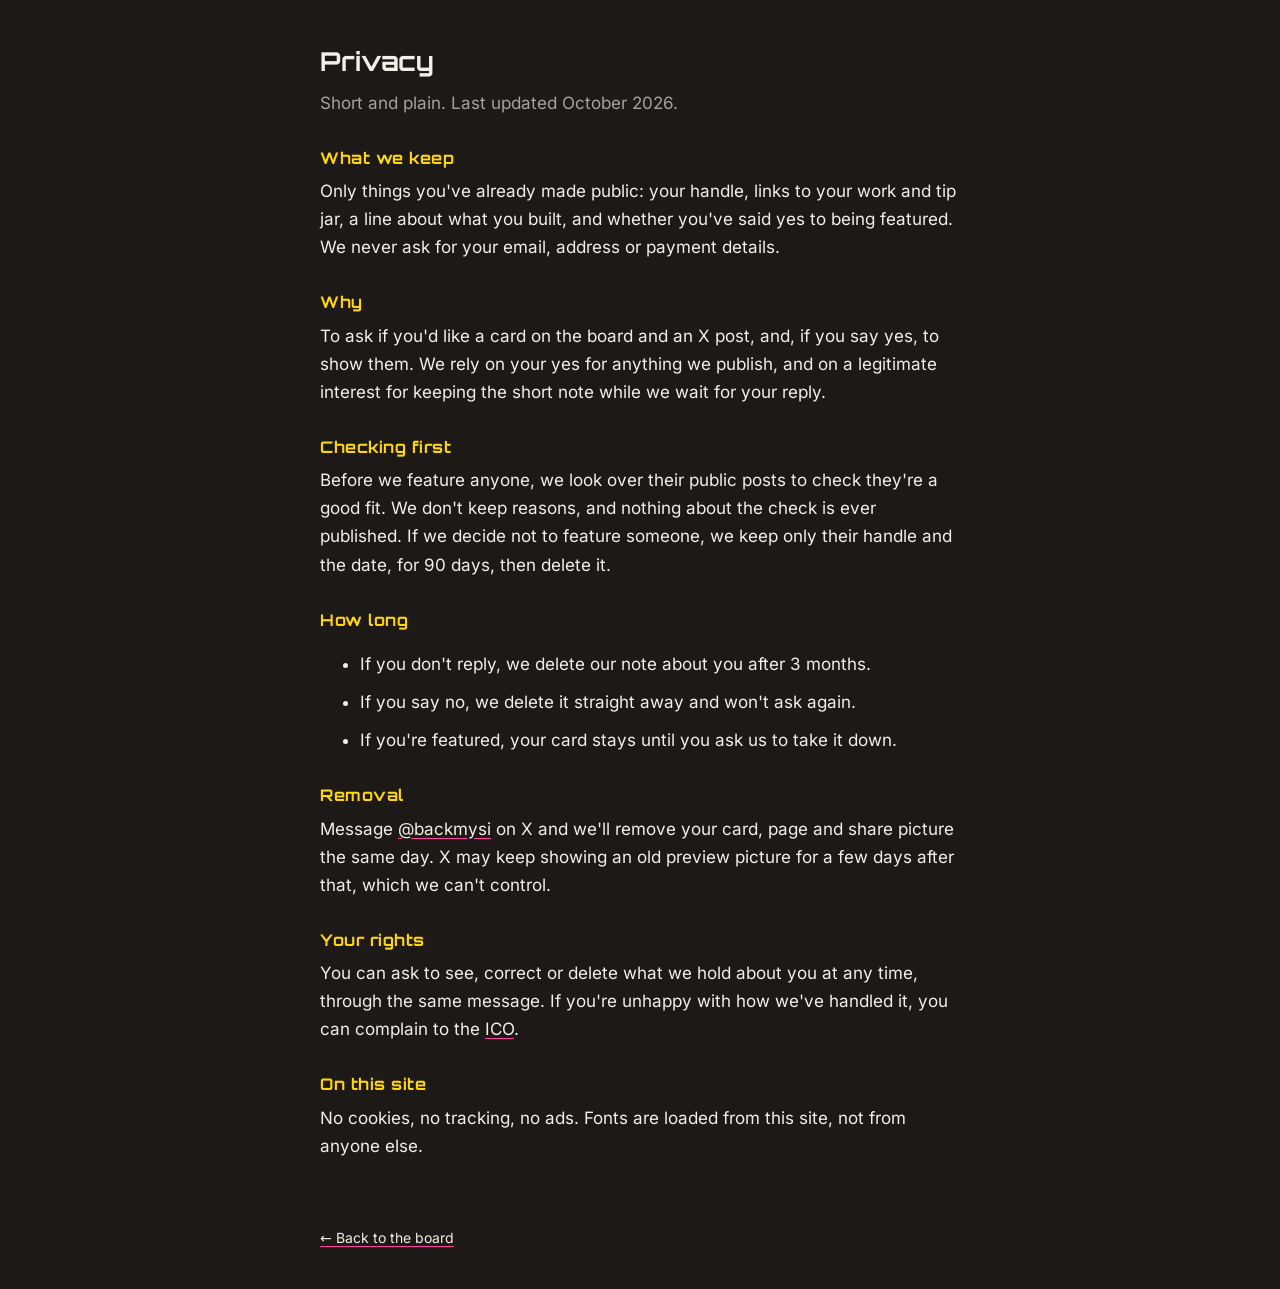
==== privacy/index.html @ df7d9d43 "Site" ====
<!doctype html>
<html lang="en-GB"><head><meta charset="utf-8"><meta name="viewport" content="width=device-width, initial-scale=1">
<title>Privacy · BackMy.SI</title>
<meta name="description" content="What BackMy.SI keeps about people we feature, why, and how to be removed.">
<link rel="icon" href="/img/favicon.png">
<link rel="stylesheet" href="/fonts/fonts.css">
<style>
:root{--bg:#1c1917;--ink:#f3efe6;--muted:#a8a29e;--pink:#ff3fa4;--yellow:#ffd60a;--green:#2ac84a}
body{margin:0;background:var(--bg);color:var(--ink);font:17px/1.65 Inter,system-ui,sans-serif;-webkit-font-smoothing:antialiased}
main{max-width:640px;margin:0 auto;padding:40px 20px 56px}
h1{font-family:Orbitron,sans-serif;font-size:26px;margin:0 0 6px}
h2{font-family:Orbitron,sans-serif;font-size:16px;letter-spacing:.5px;color:var(--yellow);margin:28px 0 6px}
p,li{margin:0 0 10px}
a{color:var(--ink);text-decoration-color:var(--pink);text-underline-offset:3px}
.lead{color:var(--muted)}
footer{max-width:640px;margin:0 auto;padding:0 20px 40px;color:var(--muted);font-size:14px}
</style></head>
<body><main>
<h1>Privacy</h1>
<p class="lead">Short and plain. Last updated October 2026.</p>

<h2>What we keep</h2>
<p>Only things you've already made public: your handle, links to your work and tip jar, a line about what you built, and whether you've said yes to being featured. We never ask for your email, address or payment details.</p>

<h2>Why</h2>
<p>To ask if you'd like a card on the board and an X post, and, if you say yes, to show them. We rely on your yes for anything we publish, and on a legitimate interest for keeping the short note while we wait for your reply.</p>

<h2>Checking first</h2>
<p>Before we feature anyone, we look over their public posts to check they're a good fit. We don't keep reasons, and nothing about the check is ever published. If we decide not to feature someone, we keep only their handle and the date, for 90 days, then delete it.</p>

<h2>How long</h2>
<ul>
<li>If you don't reply, we delete our note about you after 3 months.</li>
<li>If you say no, we delete it straight away and won't ask again.</li>
<li>If you're featured, your card stays until you ask us to take it down.</li>
</ul>

<h2>Removal</h2>
<p>Message <a href="https://x.com/backmysi">@backmysi</a> on X and we'll remove your card, page and share picture the same day. X may keep showing an old preview picture for a few days after that, which we can't control.</p>

<h2>Your rights</h2>
<p>You can ask to see, correct or delete what we hold about you at any time, through the same message. If you're unhappy with how we've handled it, you can complain to the <a href="https://ico.org.uk/make-a-complaint/">ICO</a>.</p>

<h2>On this site</h2>
<p>No cookies, no tracking, no ads. Fonts are loaded from this site, not from anyone else.</p>
</main>
<footer><a href="/">← Back to the board</a></footer>
</body></html>
---- fonts/fonts.css ----
@font-face{font-family:'Inter';font-style:normal;font-weight:400 700;font-display:swap;src:url(/fonts/inter.woff2) format('woff2')}
@font-face{font-family:'Orbitron';font-style:normal;font-weight:500 700;font-display:swap;src:url(/fonts/orbitron.woff2) format('woff2')}
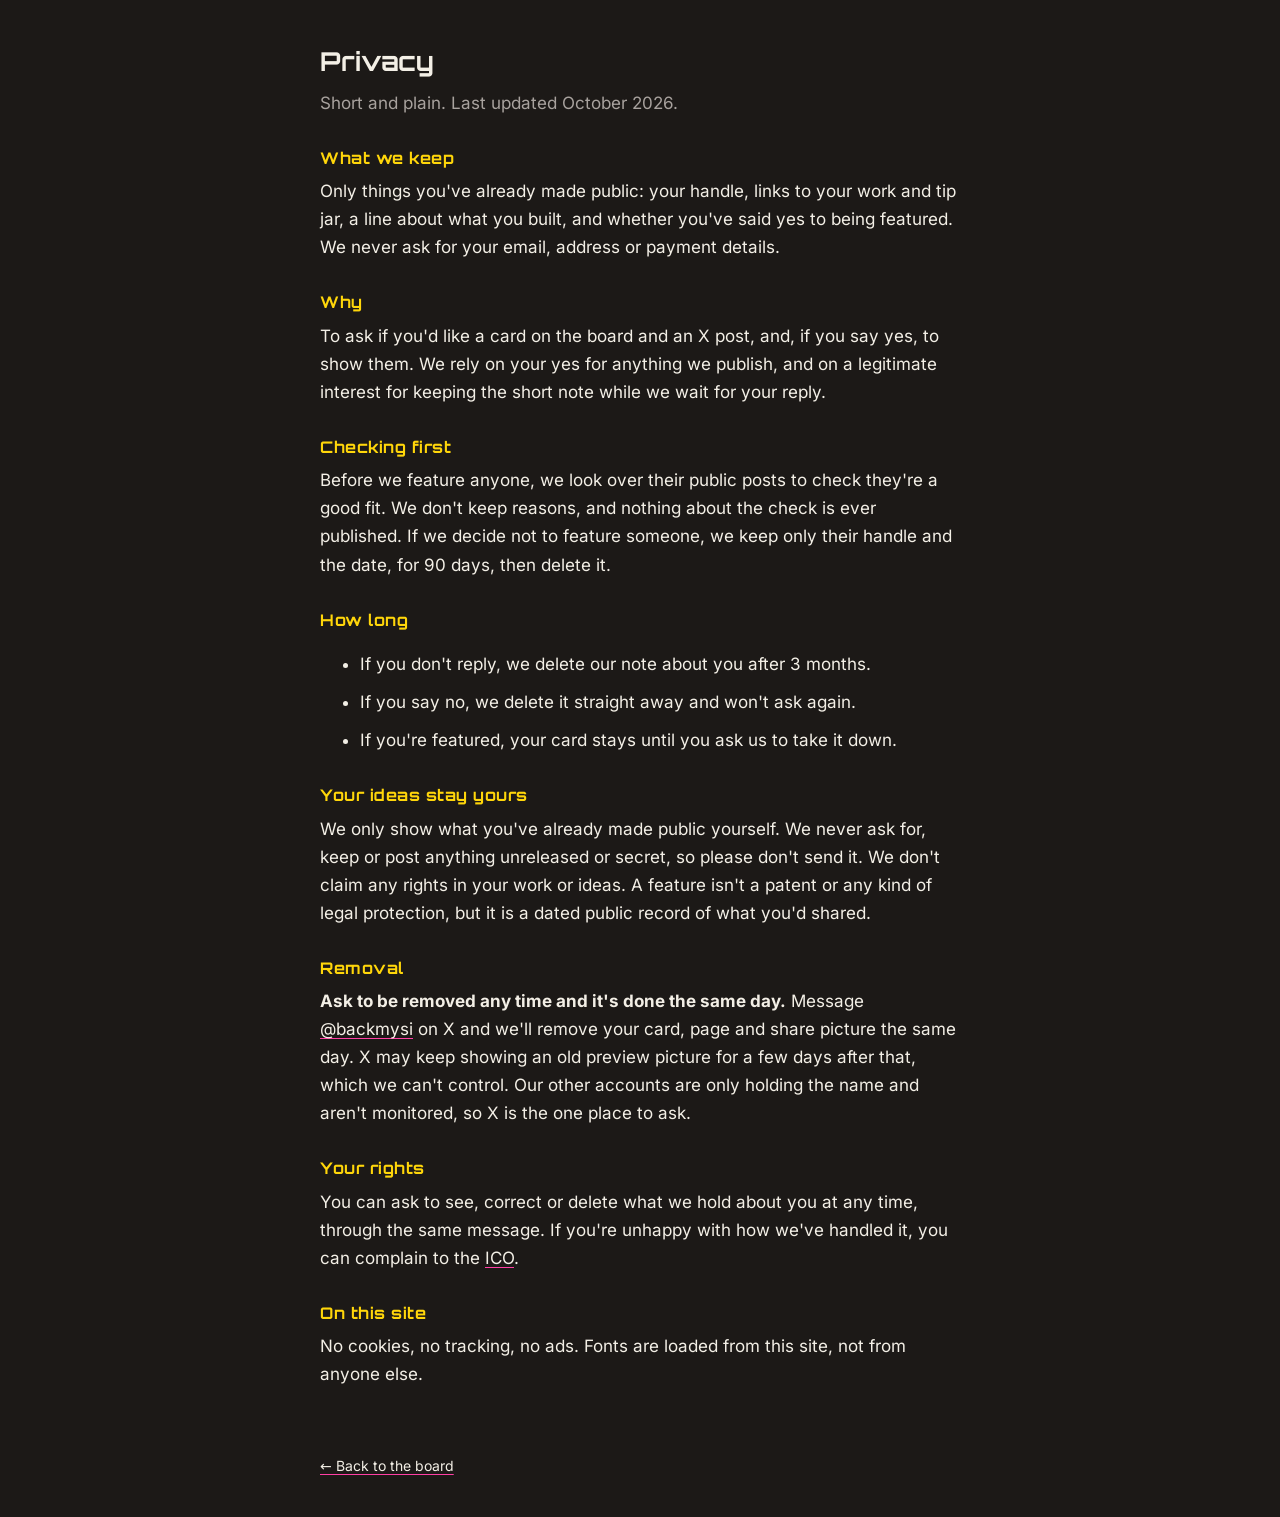
==== commit ab433a15: "Homepage and privacy update" ====
--- a/privacy/index.html
+++ b/privacy/index.html
@@ -35,8 +35,10 @@
 <li>If you're featured, your card stays until you ask us to take it down.</li>
 </ul>
 
+<h2>Your ideas stay yours</h2>
+<p>We only show what you've already made public yourself. We never ask for, keep or post anything unreleased or secret, so please don't send it. We don't claim any rights in your work or ideas. A feature isn't a patent or any kind of legal protection, but it is a dated public record of what you'd shared.</p>
 <h2>Removal</h2>
-<p>Message <a href="https://x.com/backmysi">@backmysi</a> on X and we'll remove your card, page and share picture the same day. X may keep showing an old preview picture for a few days after that, which we can't control.</p>
+<p><strong>Ask to be removed any time and it's done the same day.</strong> Message <a href="https://x.com/backmysi">@backmysi</a> on X and we'll remove your card, page and share picture the same day. X may keep showing an old preview picture for a few days after that, which we can't control. Our other accounts are only holding the name and aren't monitored, so X is the one place to ask.</p>
 
 <h2>Your rights</h2>
 <p>You can ask to see, correct or delete what we hold about you at any time, through the same message. If you're unhappy with how we've handled it, you can complain to the <a href="https://ico.org.uk/make-a-complaint/">ICO</a>.</p>
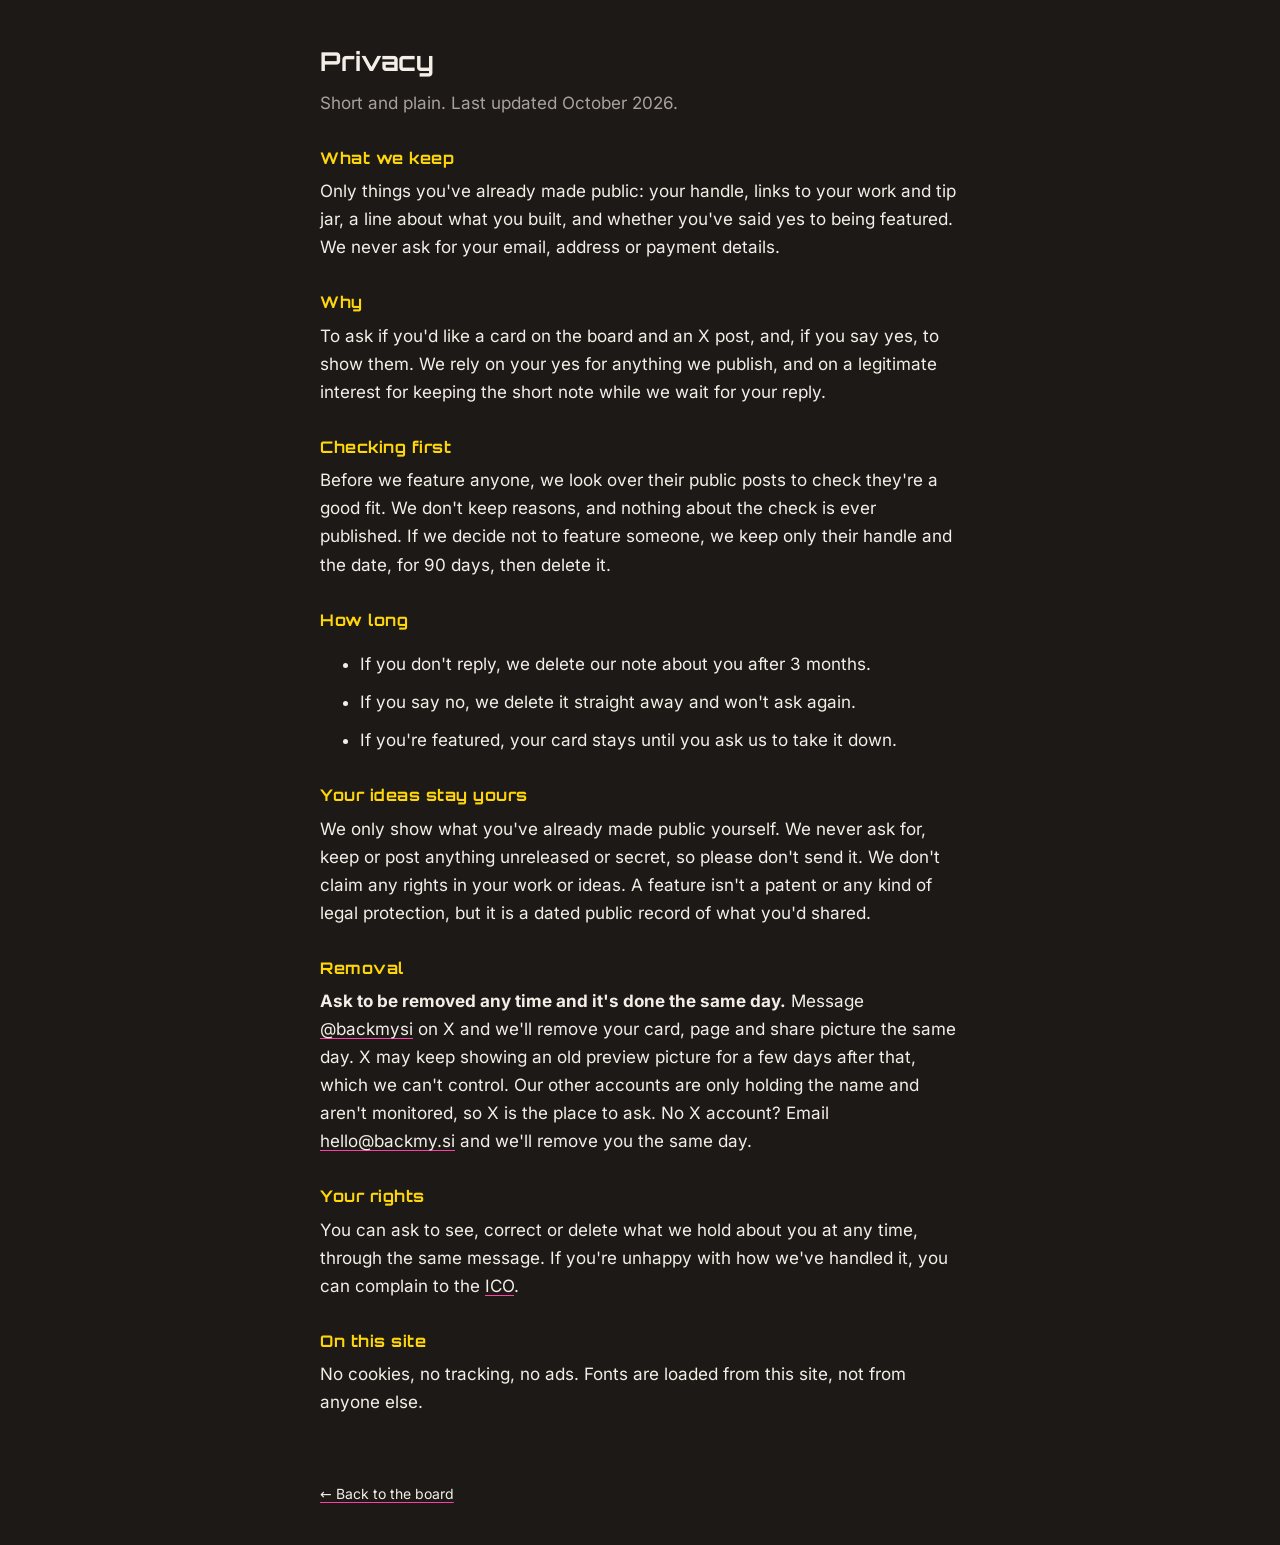
==== commit 77653ca0: "Privacy: email removal option" ====
--- a/privacy/index.html
+++ b/privacy/index.html
@@ -38,7 +38,7 @@
 <h2>Your ideas stay yours</h2>
 <p>We only show what you've already made public yourself. We never ask for, keep or post anything unreleased or secret, so please don't send it. We don't claim any rights in your work or ideas. A feature isn't a patent or any kind of legal protection, but it is a dated public record of what you'd shared.</p>
 <h2>Removal</h2>
-<p><strong>Ask to be removed any time and it's done the same day.</strong> Message <a href="https://x.com/backmysi">@backmysi</a> on X and we'll remove your card, page and share picture the same day. X may keep showing an old preview picture for a few days after that, which we can't control. Our other accounts are only holding the name and aren't monitored, so X is the one place to ask.</p>
+<p><strong>Ask to be removed any time and it's done the same day.</strong> Message <a href="https://x.com/backmysi">@backmysi</a> on X and we'll remove your card, page and share picture the same day. X may keep showing an old preview picture for a few days after that, which we can't control. Our other accounts are only holding the name and aren't monitored, so X is the place to ask. No X account? Email <a href="mailto:hello@backmy.si">hello@backmy.si</a> and we'll remove you the same day.</p>
 
 <h2>Your rights</h2>
 <p>You can ask to see, correct or delete what we hold about you at any time, through the same message. If you're unhappy with how we've handled it, you can complain to the <a href="https://ico.org.uk/make-a-complaint/">ICO</a>.</p>
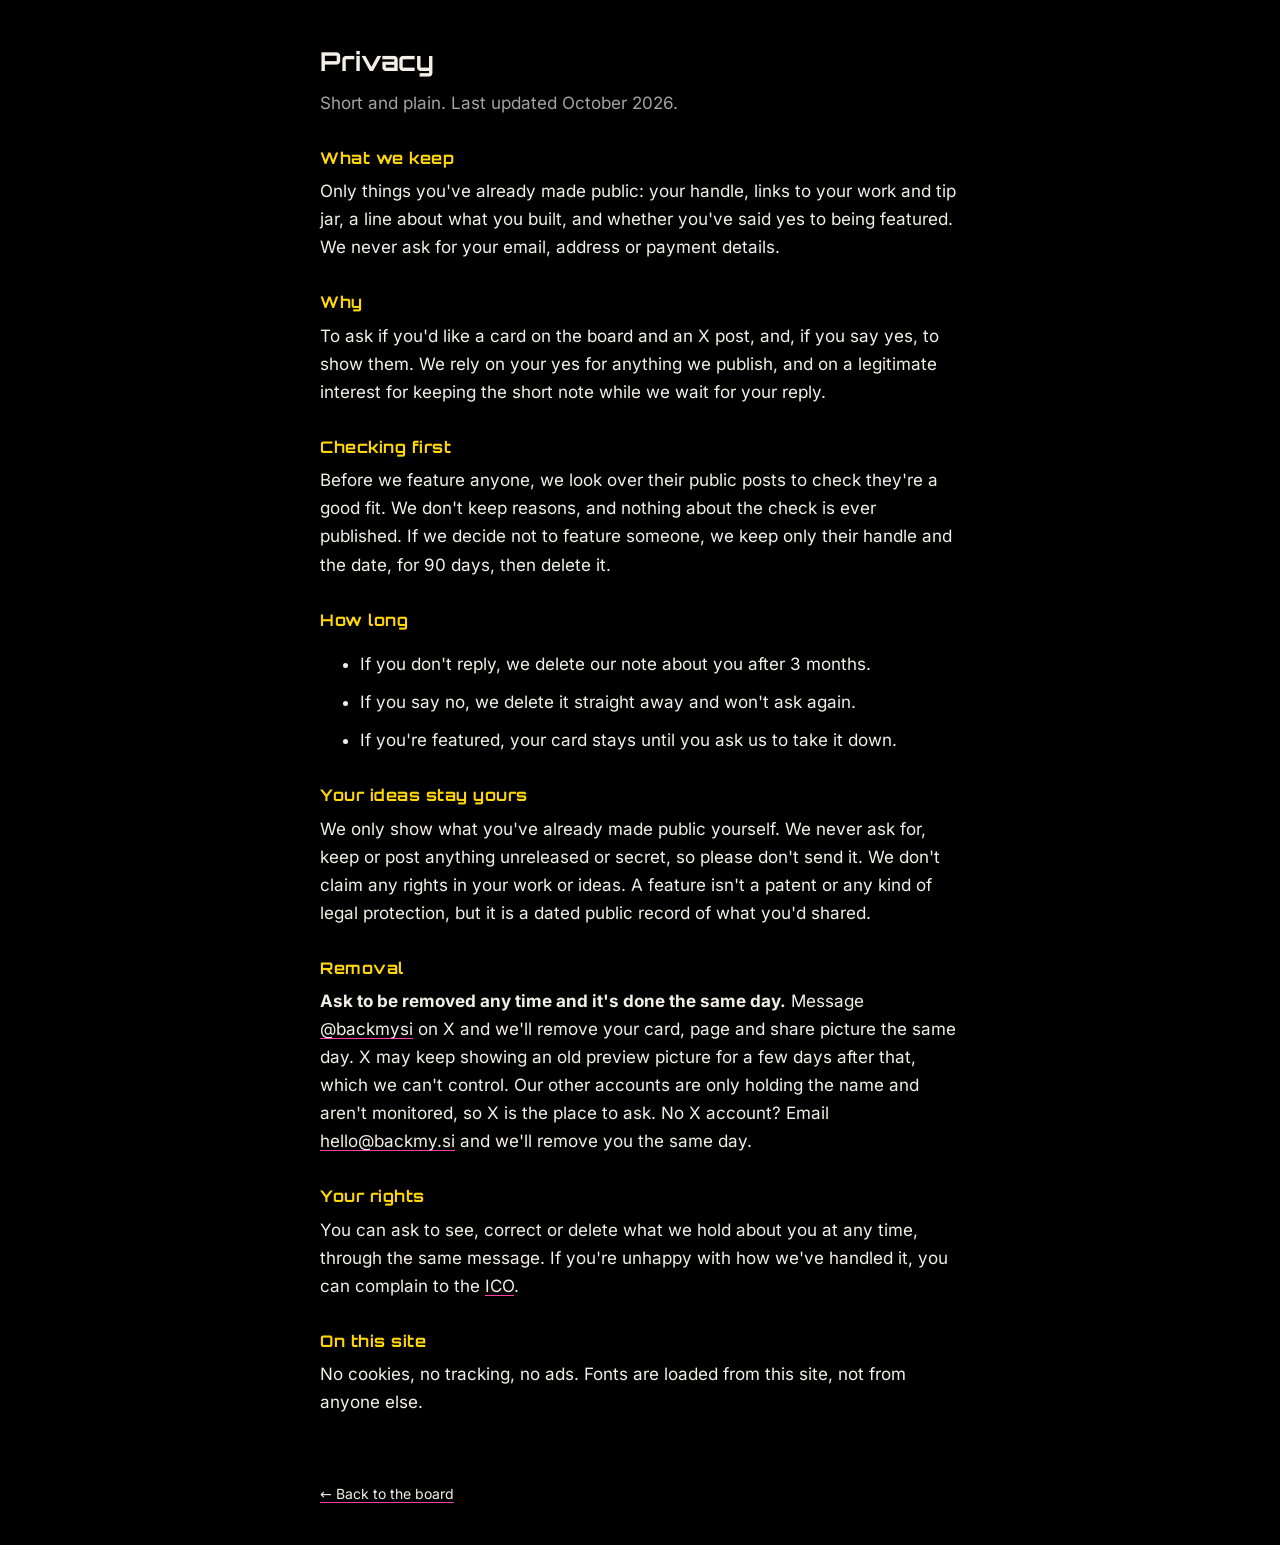
==== commit b5cfa63d: "Black site: homepage, privacy, images; footer tip-jar removed" ====
--- a/privacy/index.html
+++ b/privacy/index.html
@@ -5,7 +5,7 @@
 <link rel="icon" href="/img/favicon.png">
 <link rel="stylesheet" href="/fonts/fonts.css">
 <style>
-:root{--bg:#1c1917;--ink:#f3efe6;--muted:#a8a29e;--pink:#ff3fa4;--yellow:#ffd60a;--green:#2ac84a}
+:root{--bg:#000000;--ink:#f3efe6;--muted:#a8a29e;--pink:#ff3fa4;--yellow:#ffd60a;--green:#2ac84a}
 body{margin:0;background:var(--bg);color:var(--ink);font:17px/1.65 Inter,system-ui,sans-serif;-webkit-font-smoothing:antialiased}
 main{max-width:640px;margin:0 auto;padding:40px 20px 56px}
 h1{font-family:Orbitron,sans-serif;font-size:26px;margin:0 0 6px}
